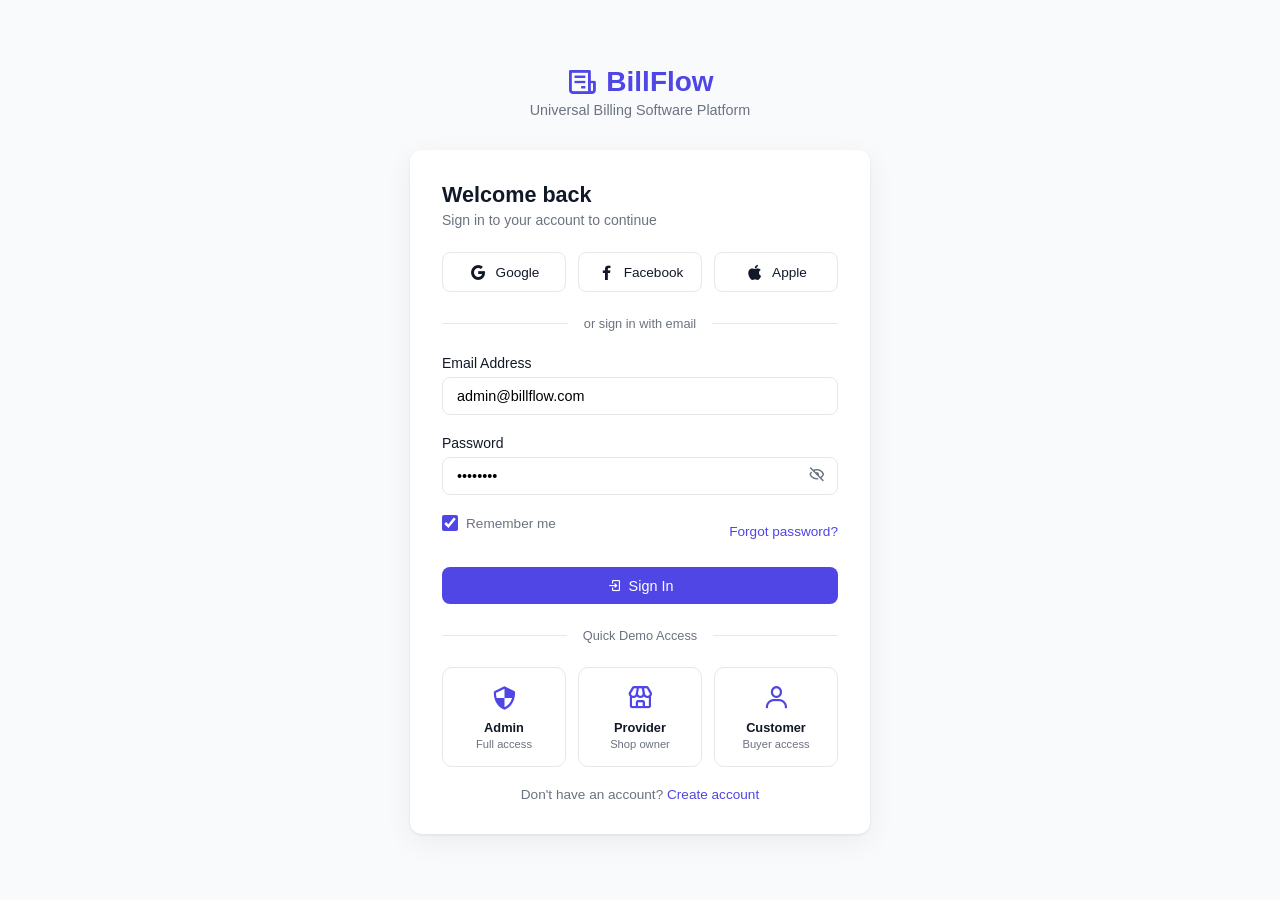
==== src/index.html @ 045ee9a2 "Billing App Design" ====
<!DOCTYPE html>
<html lang="en">
<head>
  <meta charset="UTF-8">
  <meta name="viewport" content="width=device-width, initial-scale=1.0">
  <title>Billing Software - Login</title>
  <link href='https://unpkg.com/boxicons@2.1.4/css/boxicons.min.css' rel='stylesheet'>
  <style>
    *, *::before, *::after { box-sizing: border-box; margin: 0; padding: 0; }
    :root {
      --primary: #4F46E5; --primary-hover: #4338CA; --primary-light: #EEF2FF;
      --success: #10B981; --warning: #F59E0B; --danger: #EF4444;
      --bg: #F9FAFB; --surface: #fff; --text: #111827; --text-muted: #6B7280;
      --border: #E5E7EB; --radius: 12px;
    }
    body { font-family: -apple-system,BlinkMacSystemFont,'Segoe UI',Roboto,sans-serif; background: var(--bg); color: var(--text); min-height: 100vh; display: flex; align-items: center; justify-content: center; padding: 1rem; }
    .auth-container { width: 100%; max-width: 460px; }
    .auth-logo { text-align: center; margin-bottom: 2rem; }
    .auth-logo h1 { font-size: 1.75rem; color: var(--primary); display: flex; align-items: center; justify-content: center; gap: .5rem; }
    .auth-logo h1 i { font-size: 2rem; }
    .auth-logo p { color: var(--text-muted); margin-top: .25rem; font-size: .9rem; }
    .auth-card { background: var(--surface); border-radius: var(--radius); box-shadow: 0 1px 3px rgba(0,0,0,.08), 0 8px 30px rgba(0,0,0,.06); padding: 2rem; }
    .auth-card h2 { font-size: 1.35rem; margin-bottom: .25rem; }
    .auth-card .subtitle { color: var(--text-muted); font-size: .875rem; margin-bottom: 1.5rem; }
    .form-group { margin-bottom: 1.25rem; }
    .form-group label { display: block; font-size: .875rem; font-weight: 500; margin-bottom: .375rem; }
    .form-group input, .form-group select { width: 100%; padding: .625rem .875rem; border: 1px solid var(--border); border-radius: 8px; font-size: .9rem; transition: border-color .2s, box-shadow .2s; outline: none; background: var(--surface); font-family: inherit; }
    .form-group input:focus, .form-group select:focus { border-color: var(--primary); box-shadow: 0 0 0 3px rgba(79,70,229,.12); }
    .form-row { display: flex; gap: 1rem; }
    .form-row .form-group { flex: 1; }
    .form-check { display: flex; align-items: center; gap: .5rem; margin-bottom: 1rem; }
    .form-check input[type="checkbox"] { width: 16px; height: 16px; accent-color: var(--primary); }
    .form-check label { font-size: .85rem; color: var(--text-muted); cursor: pointer; }
    .btn { display: inline-flex; align-items: center; justify-content: center; gap: .5rem; padding: .65rem 1.25rem; border: none; border-radius: 8px; font-size: .9rem; font-weight: 500; cursor: pointer; transition: all .2s; font-family: inherit; text-decoration: none; }
    .btn-primary { background: var(--primary); color: #fff; width: 100%; }
    .btn-primary:hover { background: var(--primary-hover); transform: translateY(-1px); box-shadow: 0 4px 12px rgba(79,70,229,.3); }
    .btn-outline { background: transparent; border: 1px solid var(--border); color: var(--text); }
    .btn-outline:hover { border-color: var(--primary); color: var(--primary); background: var(--primary-light); }
    .divider { display: flex; align-items: center; gap: 1rem; margin: 1.5rem 0; color: var(--text-muted); font-size: .8rem; }
    .divider::before, .divider::after { content: ''; flex: 1; height: 1px; background: var(--border); }
    .demo-roles { display: grid; grid-template-columns: 1fr 1fr 1fr; gap: .75rem; }
    .demo-role { background: var(--surface); border: 1.5px solid var(--border); border-radius: 10px; padding: 1rem .75rem; text-align: center; cursor: pointer; transition: all .2s; }
    .demo-role:hover { border-color: var(--primary); background: var(--primary-light); transform: translateY(-2px); box-shadow: 0 4px 12px rgba(79,70,229,.15); }
    .demo-role i { font-size: 1.75rem; color: var(--primary); display: block; margin-bottom: .35rem; }
    .demo-role span { font-size: .8rem; font-weight: 600; color: var(--text); }
    .demo-role small { display: block; font-size: .7rem; color: var(--text-muted); margin-top: .15rem; }
    .auth-footer { text-align: center; margin-top: 1.25rem; font-size: .85rem; color: var(--text-muted); }
    .auth-footer a { color: var(--primary); text-decoration: none; font-weight: 500; }
    .auth-footer a:hover { text-decoration: underline; }
    .link-btn { background: none; border: none; color: var(--primary); cursor: pointer; font-size: .85rem; font-weight: 500; font-family: inherit; }
    .link-btn:hover { text-decoration: underline; }
    .form-footer { display: flex; justify-content: space-between; align-items: center; margin-bottom: 1.25rem; }
    .hidden { display: none !important; }
    .password-wrapper { position: relative; }
    .password-wrapper input { padding-right: 2.5rem; }
    .password-toggle { position: absolute; right: .75rem; top: 50%; transform: translateY(-50%); background: none; border: none; color: var(--text-muted); cursor: pointer; font-size: 1.1rem; }
    .social-login { display: flex; gap: .75rem; margin-bottom: 1.25rem; }
    .social-btn { flex: 1; display: flex; align-items: center; justify-content: center; gap: .5rem; padding: .6rem; border: 1px solid var(--border); border-radius: 8px; background: var(--surface); cursor: pointer; font-size: .85rem; transition: all .2s; color: var(--text); }
    .social-btn:hover { background: #f3f4f6; border-color: #d1d5db; }
    .social-btn i { font-size: 1.2rem; }
    .alert { padding: .75rem 1rem; border-radius: 8px; font-size: .85rem; margin-bottom: 1rem; display: none; }
    .alert-success { background: #ECFDF5; color: #065F46; border: 1px solid #A7F3D0; }
    .alert-error { background: #FEF2F2; color: #991B1B; border: 1px solid #FECACA; }
    @media (max-width: 480px) {
      .auth-card { padding: 1.5rem; }
      .demo-roles { grid-template-columns: 1fr; }
      .form-row { flex-direction: column; gap: 0; }
      .social-login { flex-direction: column; }
    }
  </style>
</head>
<body>

<div class="auth-container">
  <div class="auth-logo">
    <h1><i class='bx bx-receipt'></i> BillFlow</h1>
    <p>Universal Billing Software Platform</p>
  </div>

  <!-- Login Form -->
  <div class="auth-card" id="loginForm">
    <h2>Welcome back</h2>
    <p class="subtitle">Sign in to your account to continue</p>
    <div class="alert alert-error" id="loginError">Invalid credentials. Please try again.</div>
    <div class="alert alert-success" id="loginSuccess">Login successful! Redirecting...</div>

    <div class="social-login">
      <button class="social-btn" onclick="demoLogin('admin')"><i class='bx bxl-google'></i> Google</button>
      <button class="social-btn" onclick="demoLogin('admin')"><i class='bx bxl-facebook'></i> Facebook</button>
      <button class="social-btn" onclick="demoLogin('admin')"><i class='bx bxl-apple'></i> Apple</button>
    </div>

    <div class="divider">or sign in with email</div>

    <form onsubmit="handleLogin(event)">
      <div class="form-group">
        <label for="loginEmail">Email Address</label>
        <input type="email" id="loginEmail" placeholder="you@example.com" value="admin@billflow.com">
      </div>
      <div class="form-group">
        <label for="loginPassword">Password</label>
        <div class="password-wrapper">
          <input type="password" id="loginPassword" placeholder="Enter your password" value="demo1234">
          <button type="button" class="password-toggle" onclick="togglePassword('loginPassword', this)"><i class='bx bx-hide'></i></button>
        </div>
      </div>
      <div class="form-footer">
        <div class="form-check">
          <input type="checkbox" id="remember" checked>
          <label for="remember">Remember me</label>
        </div>
        <button type="button" class="link-btn" onclick="showForm('forgotForm')">Forgot password?</button>
      </div>
      <button type="submit" class="btn btn-primary"><i class='bx bx-log-in'></i> Sign In</button>
    </form>

    <div class="divider">Quick Demo Access</div>
    <div class="demo-roles">
      <div class="demo-role" onclick="demoLogin('admin')">
        <i class='bx bx-shield-quarter'></i>
        <span>Admin</span>
        <small>Full access</small>
      </div>
      <div class="demo-role" onclick="demoLogin('provider')">
        <i class='bx bx-store'></i>
        <span>Provider</span>
        <small>Shop owner</small>
      </div>
      <div class="demo-role" onclick="demoLogin('customer')">
        <i class='bx bx-user'></i>
        <span>Customer</span>
        <small>Buyer access</small>
      </div>
    </div>

    <div class="auth-footer">
      Don't have an account? <a href="#" onclick="showForm('registerForm'); return false;">Create account</a>
    </div>
  </div>

  <!-- Register Form -->
  <div class="auth-card hidden" id="registerForm">
    <h2>Create Account</h2>
    <p class="subtitle">Join BillFlow to get started</p>

    <form onsubmit="handleRegister(event)">
      <div class="form-row">
        <div class="form-group">
          <label for="regFirst">First Name</label>
          <input type="text" id="regFirst" placeholder="John">
        </div>
        <div class="form-group">
          <label for="regLast">Last Name</label>
          <input type="text" id="regLast" placeholder="Doe">
        </div>
      </div>
      <div class="form-group">
        <label for="regEmail">Email Address</label>
        <input type="email" id="regEmail" placeholder="you@example.com">
      </div>
      <div class="form-group">
        <label for="regPhone">Mobile Number</label>
        <input type="tel" id="regPhone" placeholder="+91 98765 43210">
      </div>
      <div class="form-group">
        <label for="regRole">Register As</label>
        <select id="regRole">
          <option value="customer">Customer</option>
          <option value="provider">Service Provider</option>
        </select>
      </div>
      <div class="form-group">
        <label for="regPassword">Password</label>
        <div class="password-wrapper">
          <input type="password" id="regPassword" placeholder="Min 8 characters">
          <button type="button" class="password-toggle" onclick="togglePassword('regPassword', this)"><i class='bx bx-hide'></i></button>
        </div>
      </div>
      <div class="form-check">
        <input type="checkbox" id="terms" checked>
        <label for="terms">I agree to the <a href="#" style="color:var(--primary)">Terms & Conditions</a></label>
      </div>
      <button type="submit" class="btn btn-primary"><i class='bx bx-user-plus'></i> Create Account</button>
    </form>

    <div class="auth-footer">
      Already have an account? <a href="#" onclick="showForm('loginForm'); return false;">Sign in</a>
    </div>
  </div>

  <!-- Forgot Password Form -->
  <div class="auth-card hidden" id="forgotForm">
    <h2>Reset Password</h2>
    <p class="subtitle">Enter your email and we'll send you a reset link</p>
    <div class="alert alert-success" id="resetSuccess">Reset link sent! Check your email.</div>

    <form onsubmit="handleForgot(event)">
      <div class="form-group">
        <label for="forgotEmail">Email Address</label>
        <input type="email" id="forgotEmail" placeholder="you@example.com">
      </div>
      <button type="submit" class="btn btn-primary"><i class='bx bx-envelope'></i> Send Reset Link</button>
    </form>

    <div class="auth-footer">
      Remember your password? <a href="#" onclick="showForm('loginForm'); return false;">Back to login</a>
    </div>
  </div>
</div>

<script>
  function showForm(formId) {
    document.querySelectorAll('.auth-card').forEach(f => f.classList.add('hidden'));
    document.getElementById(formId).classList.remove('hidden');
  }

  function togglePassword(inputId, btn) {
    const input = document.getElementById(inputId);
    const icon = btn.querySelector('i');
    if (input.type === 'password') {
      input.type = 'text';
      icon.className = 'bx bx-show';
    } else {
      input.type = 'password';
      icon.className = 'bx bx-hide';
    }
  }

  function handleLogin(e) {
    e.preventDefault();
    const successEl = document.getElementById('loginSuccess');
    successEl.style.display = 'block';
    document.getElementById('loginError').style.display = 'none';
    setTimeout(() => { window.location.href = 'app.html#admin-dashboard'; }, 600);
  }

  function handleRegister(e) {
    e.preventDefault();
    const role = document.getElementById('regRole').value;
    const route = role === 'provider' ? 'provider-dashboard' : 'customer-home';
    localStorage.setItem('billflow_role', role);
    window.location.href = 'app.html#' + route;
  }

  function handleForgot(e) {
    e.preventDefault();
    document.getElementById('resetSuccess').style.display = 'block';
    setTimeout(() => showForm('loginForm'), 2000);
  }

  function demoLogin(role) {
    localStorage.setItem('billflow_role', role);
    const routes = { admin: 'admin-dashboard', provider: 'provider-dashboard', customer: 'customer-home' };
    window.location.href = 'app.html#' + routes[role];
  }
</script>

</body>
</html>
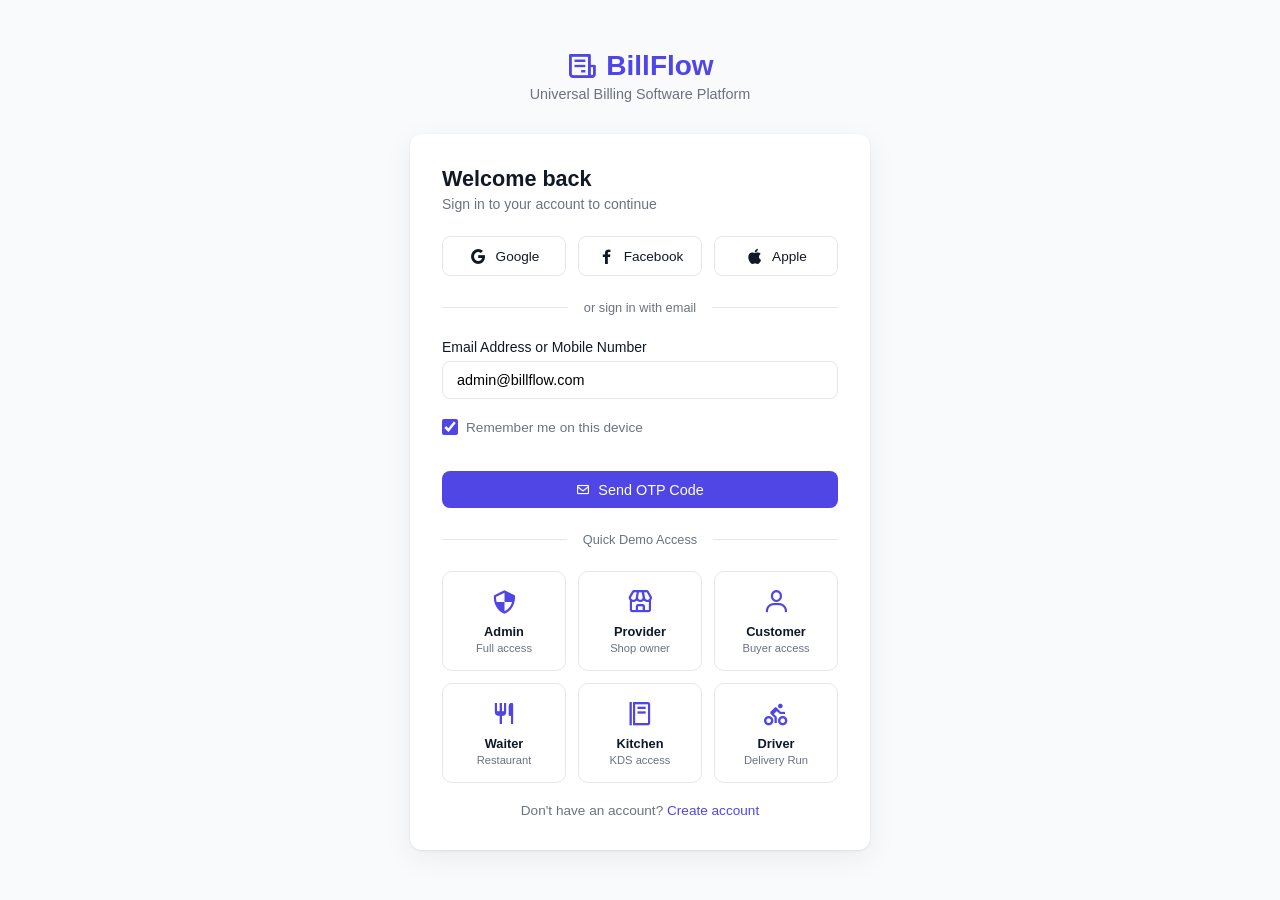
==== commit f81153ce: "Requirement enhancement" ====
--- a/src/index.html
+++ b/src/index.html
@@ -94,24 +94,22 @@
 
     <form onsubmit="handleLogin(event)">
       <div class="form-group">
-        <label for="loginEmail">Email Address</label>
-        <input type="email" id="loginEmail" placeholder="you@example.com" value="admin@billflow.com">
-      </div>
-      <div class="form-group">
-        <label for="loginPassword">Password</label>
-        <div class="password-wrapper">
-          <input type="password" id="loginPassword" placeholder="Enter your password" value="demo1234">
-          <button type="button" class="password-toggle" onclick="togglePassword('loginPassword', this)"><i class='bx bx-hide'></i></button>
-        </div>
-      </div>
-      <div class="form-footer">
+        <label for="loginEmail">Email Address or Mobile Number</label>
+        <input type="text" id="loginEmail" placeholder="you@example.com or mobile" value="admin@billflow.com">
+      </div>
+      <div class="form-group" id="loginOtpGroup" style="display: none;">
+        <label for="loginOtp">Enter 6-digit OTP Code</label>
+        <input type="text" id="loginOtp" placeholder="0 0 0 0 0 0" style="letter-spacing: 5px; text-align: center; font-size: 1.15rem; font-weight: bold;" maxlength="6">
+        <div style="font-size: .8rem; color: var(--text-muted); text-align: right; margin-top: 6px;"><a href="#" onclick="return false;" style="color:var(--primary)">Resend Code</a></div>
+      </div>
+      <div class="form-footer" id="loginFooter">
         <div class="form-check">
           <input type="checkbox" id="remember" checked>
-          <label for="remember">Remember me</label>
+          <label for="remember">Remember me on this device</label>
         </div>
-        <button type="button" class="link-btn" onclick="showForm('forgotForm')">Forgot password?</button>
-      </div>
-      <button type="submit" class="btn btn-primary"><i class='bx bx-log-in'></i> Sign In</button>
+      </div>
+      <button type="button" class="btn btn-primary" id="btnGetCode" onclick="requestOtp('login')"><i class='bx bx-envelope'></i> Send OTP Code</button>
+      <button type="submit" class="btn btn-primary" id="btnVerifyCode" style="display: none;"><i class='bx bx-check-shield'></i> Verify & Sign In</button>
     </form>
 
     <div class="divider">Quick Demo Access</div>
@@ -130,6 +128,21 @@
         <i class='bx bx-user'></i>
         <span>Customer</span>
         <small>Buyer access</small>
+      </div>
+      <div class="demo-role" onclick="demoLogin('waiter')">
+        <i class='bx bx-restaurant'></i>
+        <span>Waiter</span>
+        <small>Restaurant</small>
+      </div>
+      <div class="demo-role" onclick="demoLogin('kitchen')">
+        <i class='bx bx-food-menu'></i>
+        <span>Kitchen</span>
+        <small>KDS access</small>
+      </div>
+      <div class="demo-role" onclick="demoLogin('delivery')">
+        <i class='bx bx-cycling'></i>
+        <span>Driver</span>
+        <small>Delivery Run</small>
       </div>
     </div>
 
@@ -167,20 +180,19 @@
         <select id="regRole">
           <option value="customer">Customer</option>
           <option value="provider">Service Provider</option>
+          <option value="delivery">Delivery Partner</option>
         </select>
       </div>
-      <div class="form-group">
-        <label for="regPassword">Password</label>
-        <div class="password-wrapper">
-          <input type="password" id="regPassword" placeholder="Min 8 characters">
-          <button type="button" class="password-toggle" onclick="togglePassword('regPassword', this)"><i class='bx bx-hide'></i></button>
-        </div>
+      <div class="form-group" id="regOtpGroup" style="display: none;">
+        <label for="regOtp">Verify mobile with OTP</label>
+        <input type="text" id="regOtp" placeholder="0 0 0 0 0 0" style="letter-spacing: 5px; text-align: center; font-size: 1.15rem; font-weight: bold;" maxlength="6">
       </div>
       <div class="form-check">
         <input type="checkbox" id="terms" checked>
         <label for="terms">I agree to the <a href="#" style="color:var(--primary)">Terms & Conditions</a></label>
       </div>
-      <button type="submit" class="btn btn-primary"><i class='bx bx-user-plus'></i> Create Account</button>
+      <button type="button" class="btn btn-primary" id="btnRegGetCode" onclick="requestOtp('register')"><i class='bx bx-envelope'></i> Verify & Create</button>
+      <button type="submit" class="btn btn-primary" id="btnRegVerifyCode" style="display: none;"><i class='bx bx-user-plus'></i> Complete Registration</button>
     </form>
 
     <div class="auth-footer">
@@ -212,22 +224,42 @@
   function showForm(formId) {
     document.querySelectorAll('.auth-card').forEach(f => f.classList.add('hidden'));
     document.getElementById(formId).classList.remove('hidden');
-  }
-
-  function togglePassword(inputId, btn) {
-    const input = document.getElementById(inputId);
-    const icon = btn.querySelector('i');
-    if (input.type === 'password') {
-      input.type = 'text';
-      icon.className = 'bx bx-show';
+    // Reset OTP states
+    document.getElementById('loginOtpGroup').style.display = 'none';
+    document.getElementById('btnGetCode').style.display = 'inline-flex';
+    document.getElementById('btnVerifyCode').style.display = 'none';
+    document.getElementById('loginFooter').style.display = 'flex';
+  }
+
+  function requestOtp(type) {
+    if (type === 'login') {
+      document.getElementById('btnGetCode').innerHTML = '<i class="bx bx-loader-alt bx-spin"></i> Sending...';
+      setTimeout(() => {
+        document.getElementById('loginOtpGroup').style.display = 'block';
+        document.getElementById('btnGetCode').style.display = 'none';
+        document.getElementById('btnVerifyCode').style.display = 'inline-flex';
+        document.getElementById('loginFooter').style.display = 'none';
+        document.getElementById('loginOtp').focus();
+      }, 800);
     } else {
-      input.type = 'password';
-      icon.className = 'bx bx-hide';
+      document.getElementById('btnRegGetCode').innerHTML = '<i class="bx bx-loader-alt bx-spin"></i> Sending...';
+      setTimeout(() => {
+        document.getElementById('regOtpGroup').style.display = 'block';
+        document.getElementById('btnRegGetCode').style.display = 'none';
+        document.getElementById('btnRegVerifyCode').style.display = 'inline-flex';
+        document.getElementById('regOtp').focus();
+      }, 800);
     }
   }
 
   function handleLogin(e) {
     e.preventDefault();
+    const otp = document.getElementById('loginOtp').value;
+    if (otp.length < 6 && otp.length > 0) {
+      document.getElementById('loginError').innerText = "Please enter a valid 6-digit OTP.";
+      document.getElementById('loginError').style.display = 'block';
+      return;
+    }
     const successEl = document.getElementById('loginSuccess');
     successEl.style.display = 'block';
     document.getElementById('loginError').style.display = 'none';
@@ -237,20 +269,21 @@
   function handleRegister(e) {
     e.preventDefault();
     const role = document.getElementById('regRole').value;
-    const route = role === 'provider' ? 'provider-dashboard' : 'customer-home';
+    const route = role === 'provider' ? 'provider-dashboard' : (role === 'delivery' ? 'delivery-runs' : 'customer-home');
     localStorage.setItem('billflow_role', role);
     window.location.href = 'app.html#' + route;
   }
 
-  function handleForgot(e) {
-    e.preventDefault();
-    document.getElementById('resetSuccess').style.display = 'block';
-    setTimeout(() => showForm('loginForm'), 2000);
-  }
-
   function demoLogin(role) {
     localStorage.setItem('billflow_role', role);
-    const routes = { admin: 'admin-dashboard', provider: 'provider-dashboard', customer: 'customer-home' };
+    const routes = { 
+      admin: 'admin-dashboard', 
+      provider: 'provider-dashboard', 
+      customer: 'customer-home',
+      waiter: 'waiter-pos',
+      kitchen: 'kitchen-kds',
+      delivery: 'delivery-runs'
+    };
     window.location.href = 'app.html#' + routes[role];
   }
 </script>
